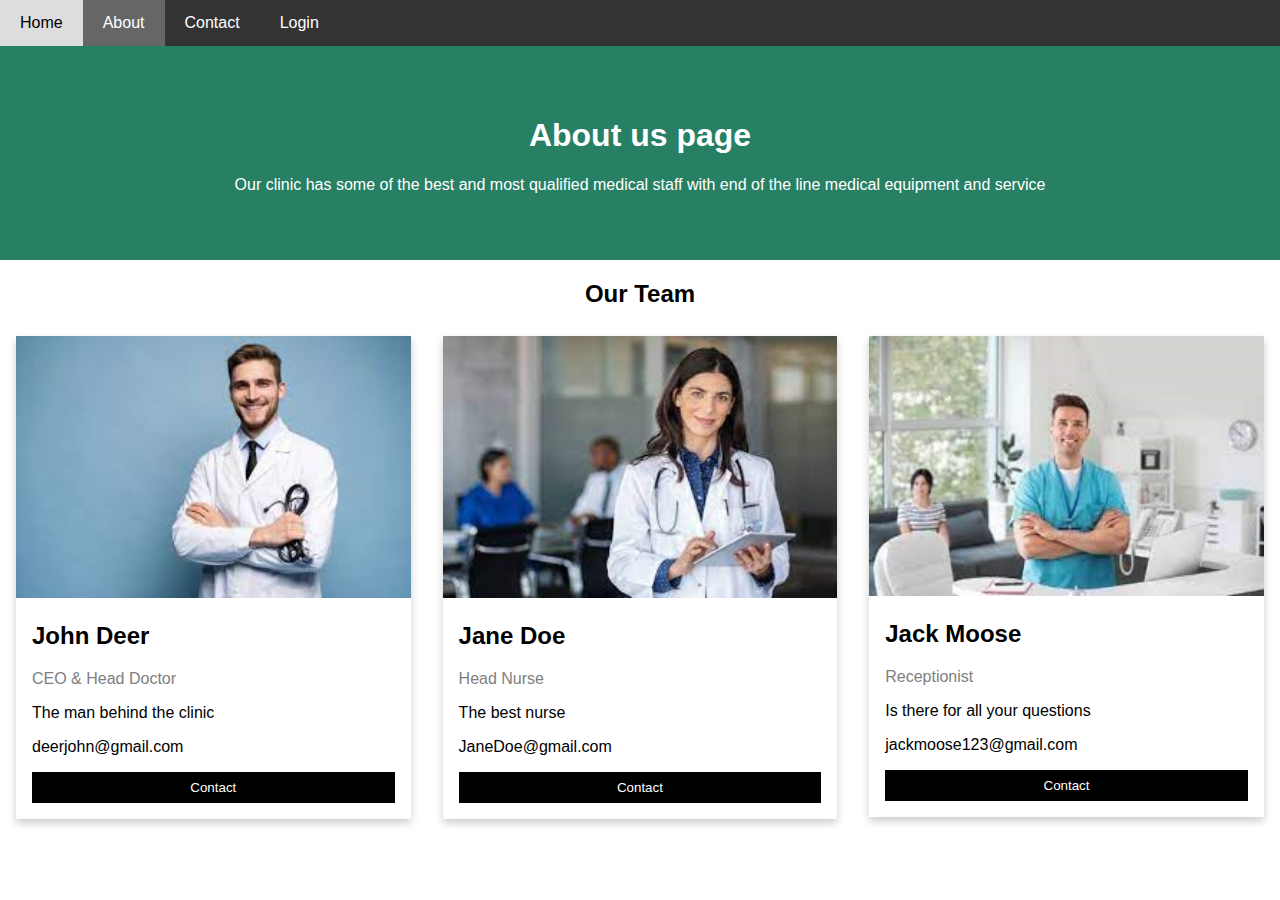
==== about/index.html @ 649824c8 "final Project" ====
<!DOCTYPE html>
<html lang="en">
<head>
    <meta charset="UTF-8">
    <meta http-equiv="X-UA-Compatible" content="IE=edge">
    <meta name="viewport" content="width=device-width, initial-scale=1.0">
    <link rel="stylesheet" href="css/mystyle.css">
    <title>About Us</title>
</head>
<body>
    <div class="navbar">
        <a href="../Home/index.html">Home</a>
        <a href="about/index.html" class="active">About</a>
        <a href="../contact/index.html">Contact</a>
        <a href="../login/index.html">Login</a>
    </div>

    <div class="About-section">
        <h1>About us page</h1>
        <p>Our clinic has some of the best and most qualified medical staff with end of the line medical equipment and service</p>
    </div>
    <h2 style="text-align:center;">Our Team</h2>
    <div class="row">
        <div class="column">
            <div class="card">
                <img src="images/Doctor 1.jpg" alt="img" style="width: 100% ;">
                <div class="container">
                    <h2>John Deer</h2>
                    <p class="title">CEO & Head Doctor</p>
                    <p>The man behind the clinic</p>
                    <p>deerjohn@gmail.com</p>
                    <p><button class="button">Contact</button></p>
                </div>
            </div>
        </div>
   
        <div class="column">
            <div class="card">
                <img src="images/Nurse 1.jpg" alt="img" style="width: 100%;">
                <div class="container">
                    <h2>Jane Doe</h2>
                    <p class="title">Head Nurse</p>
                    <p>The best nurse</p>
                    <p>JaneDoe@gmail.com</p>
                    <p><button class="button">Contact</button></p>
                </div>
            </div>
        </div>
    
        <div class="column">
            <div class="card">
                <img src="images/Receptionist 1.jpg" alt="img" style="width: 100%;">
                <div class="container">
                    <h2>Jack Moose</h2>
                    <p class="title">Receptionist</p>
                    <p>Is there for all your questions</p>
                    <p>jackmoose123@gmail.com</p>
                    <p><button class="button">Contact</button></p>
                </div>
            </div>
        </div>
    </div>
</body>
</html>
---- about/css/mystyle.css ----
body{
    font-family: Arial, Helvetica, sans-serif;
    margin: 0;
}

html {
    box-sizing: border-box;
}

*, *:before, *:after {
    box-sizing: inherit;
}

.navbar{
    overflow: hidden;
    background-color: #333;
}

.navbar a {
    float: left;
    display: block;
    color: white;
    text-align: center;
    padding: 14px 20px;
    text-decoration: none;
}

.navbar a:hover{
    background-color: #ddd;
    color: black;
}

.navbar a.active{
    background-color: #666;
    color: white;
}

.container {
    padding: 0 16px;
}

.column {
    float: left;
    width: 33.33%;
    margin-bottom: 16px;
    padding: 0 8px;
}

.card {
    box-shadow: 0 4px 8px 0 rgba(0, 0, 0, 0.2);
    margin: 8px;
}

.About-section {
    padding: 50px;
    text-align: center;
    background-color: rgb(39, 128, 100);
    color: white;
}

.container::after, .row::after {
    content: "";
    clear: both;
    display: table;
}

.title {
    color: grey;
}

.button {
    border: none;
    outline: 0;
    display: inline-block;
    padding: 8px;
    color: white;
    background-color: black;
    text-align: center;
    cursor: pointer;
    width: 100%;
}

.button:hover {
    background-color: #555;
}

@media only screen and (max-width: 680px) {
    .column {
        width: 100%;
        display: block;
    }
}
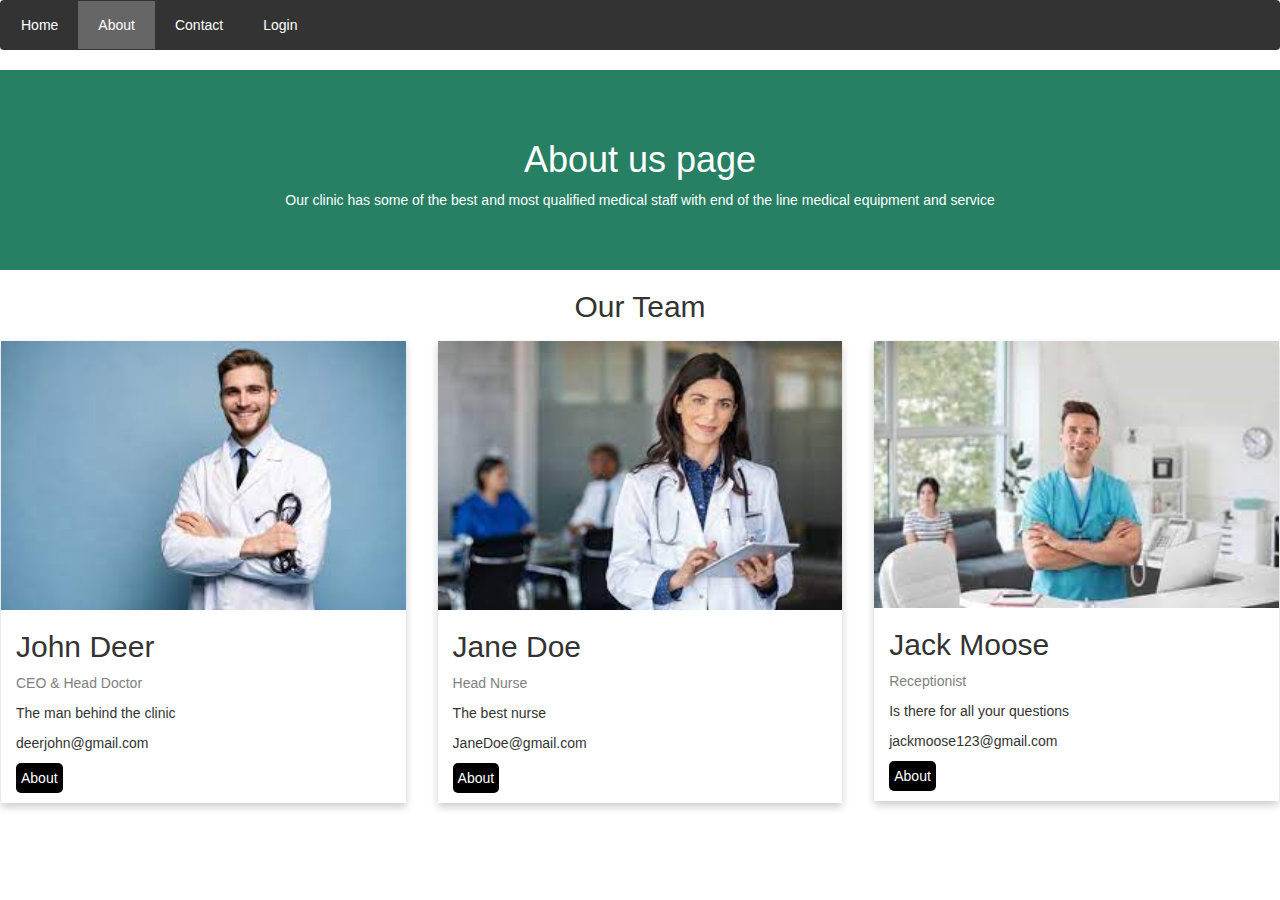
==== commit 79e4ef9d: "finalProject" ====
--- a/about/index.html
+++ b/about/index.html
@@ -5,6 +5,8 @@
     <meta http-equiv="X-UA-Compatible" content="IE=edge">
     <meta name="viewport" content="width=device-width, initial-scale=1.0">
     <link rel="stylesheet" href="css/mystyle.css">
+    <!-- Latest compiled and minified CSS -->
+<link rel="stylesheet" href="https://cdn.jsdelivr.net/npm/bootstrap@3.3.7/dist/css/bootstrap.min.css" integrity="sha384-BVYiiSIFeK1dGmJRAkycuHAHRg32OmUcww7on3RYdg4Va+PmSTsz/K68vbdEjh4u" crossorigin="anonymous">
     <title>About Us</title>
 </head>
 <body>
@@ -29,7 +31,21 @@
                     <p class="title">CEO & Head Doctor</p>
                     <p>The man behind the clinic</p>
                     <p>deerjohn@gmail.com</p>
-                    <p><button class="button">Contact</button></p>
+                    <p><button id="myBtn1">About</button></p>
+
+                    <div id="myModal1" class="modal">
+
+
+                        <div class="modal-content">
+                          <span class="close1">&times;</span>
+                          <p>He is the owner of Our Clinic and a certified doctor with 20 years of experience. Under his care you and every other patient will be healed and feeling better in no time.</p>
+                          <br>
+                          <p>Contact by email:</p>
+                          <p>deerjohn@gmail.com</p>
+                        </div>
+
+                    </div>
+
                 </div>
             </div>
         </div>
@@ -42,10 +58,24 @@
                     <p class="title">Head Nurse</p>
                     <p>The best nurse</p>
                     <p>JaneDoe@gmail.com</p>
-                    <p><button class="button">Contact</button></p>
+                    <p><button id="myBtn2">About</button></p>
+
+                    <div id="myModal2" class="modal">
+
+
+                        <div class="modal-content">
+                          <span class="close2">&times;</span>
+                          <p>She is co-owner of Our Clinic and a nurse who has a numerous number of experiences treating patients.</p>
+                          <br>
+                          <p>Contact by email:</p>
+                          <p>JaneDoe@gmail.com</p>
+                        </div>
+
+                    </div>
+
+                </div>
                 </div>
             </div>
-        </div>
     
         <div class="column">
             <div class="card">
@@ -55,10 +85,26 @@
                     <p class="title">Receptionist</p>
                     <p>Is there for all your questions</p>
                     <p>jackmoose123@gmail.com</p>
-                    <p><button class="button">Contact</button></p>
+                    <p><button id="myBtn3">About</button></p>
+
+                    <div id="myModal3" class="modal">
+
+
+                        <div class="modal-content">
+                          <span class="close3">&times;</span>
+                          <p>The receptionist of Our Clinic</p>
+                          <br>
+                          <p>Contact by email:</p>
+                          <p>jackmoose123@gmail.com</p>
+                        </div>
+
+                    </div>
+                      
                 </div>
             </div>
         </div>
     </div>
+
+    <script src="js/main.js"></script>
 </body>
 </html>--- a/about/css/mystyle.css
+++ b/about/css/mystyle.css
@@ -1,5 +1,9 @@
+* {
+    font-family: 'Segoe UI', Tahoma, Geneva, Verdana, sans-serif;
+}
+
 body{
-    font-family: Arial, Helvetica, sans-serif;
+    font-family: 'Segoe UI', Tahoma, Geneva, Verdana, sans-serif;
     margin: 0;
 }
 
@@ -89,4 +93,104 @@
         width: 100%;
         display: block;
     }
-}+}
+
+.modal1 {
+    display: none; 
+    position: fixed; 
+    z-index: 1; 
+    padding-top: 100px; 
+    left: 0;
+    top: 0;
+    width: 100%; 
+    height: 100%; 
+    overflow: auto; 
+    background-color: rgb(0,0,0); 
+    background-color: rgba(0,0,0,0.4); 
+  }
+
+  .modal2 {
+    display: none; 
+    position: fixed; 
+    z-index: 1; 
+    padding-top: 100px; 
+    left: 0;
+    top: 0;
+    width: 100%; 
+    height: 100%; 
+    overflow: auto; 
+    background-color: rgb(0,0,0); 
+    background-color: rgba(0,0,0,0.4); 
+  }
+
+  .modal3 {
+    display: none; 
+    position: fixed; 
+    z-index: 1; 
+    padding-top: 100px; 
+    left: 0;
+    top: 0;
+    width: 100%; 
+    height: 100%; 
+    overflow: auto; 
+    background-color: rgb(0,0,0); 
+    background-color: rgba(0,0,0,0.4); 
+  }
+  
+  .modal-content {
+    background-color: #fefefe;
+    margin: auto;
+    padding: 20px;
+    border: 1px solid #888;
+    width: 80%;
+  }
+  
+  .close {
+    color: #aaaaaa;
+    float: right;
+    font-size: 28px;
+    font-weight: bold;
+  }
+  
+  .close:hover,
+  .close:focus {
+    color: #000;
+    text-decoration: none;
+    cursor: pointer;
+  }
+
+  #myBtn1 {
+    border: none;
+    outline: 0;
+    display: inline-block;
+    padding: 5px;
+    color: white;
+    background-color: black;
+    text-align: center;
+    cursor: pointer;
+    border-radius: 5px;
+  }
+
+  #myBtn2 {
+    border: none;
+    outline: 0;
+    display: inline-block;
+    padding: 5px;
+    color: white;
+    background-color: black;
+    text-align: center;
+    cursor: pointer;
+    border-radius: 5px;
+  }
+
+  #myBtn3 {
+    border: none;
+    outline: 0;
+    display: inline-block;
+    padding: 5px;
+    color: white;
+    background-color: black;
+    text-align: center;
+    cursor: pointer;
+    border-radius: 5px;
+  }